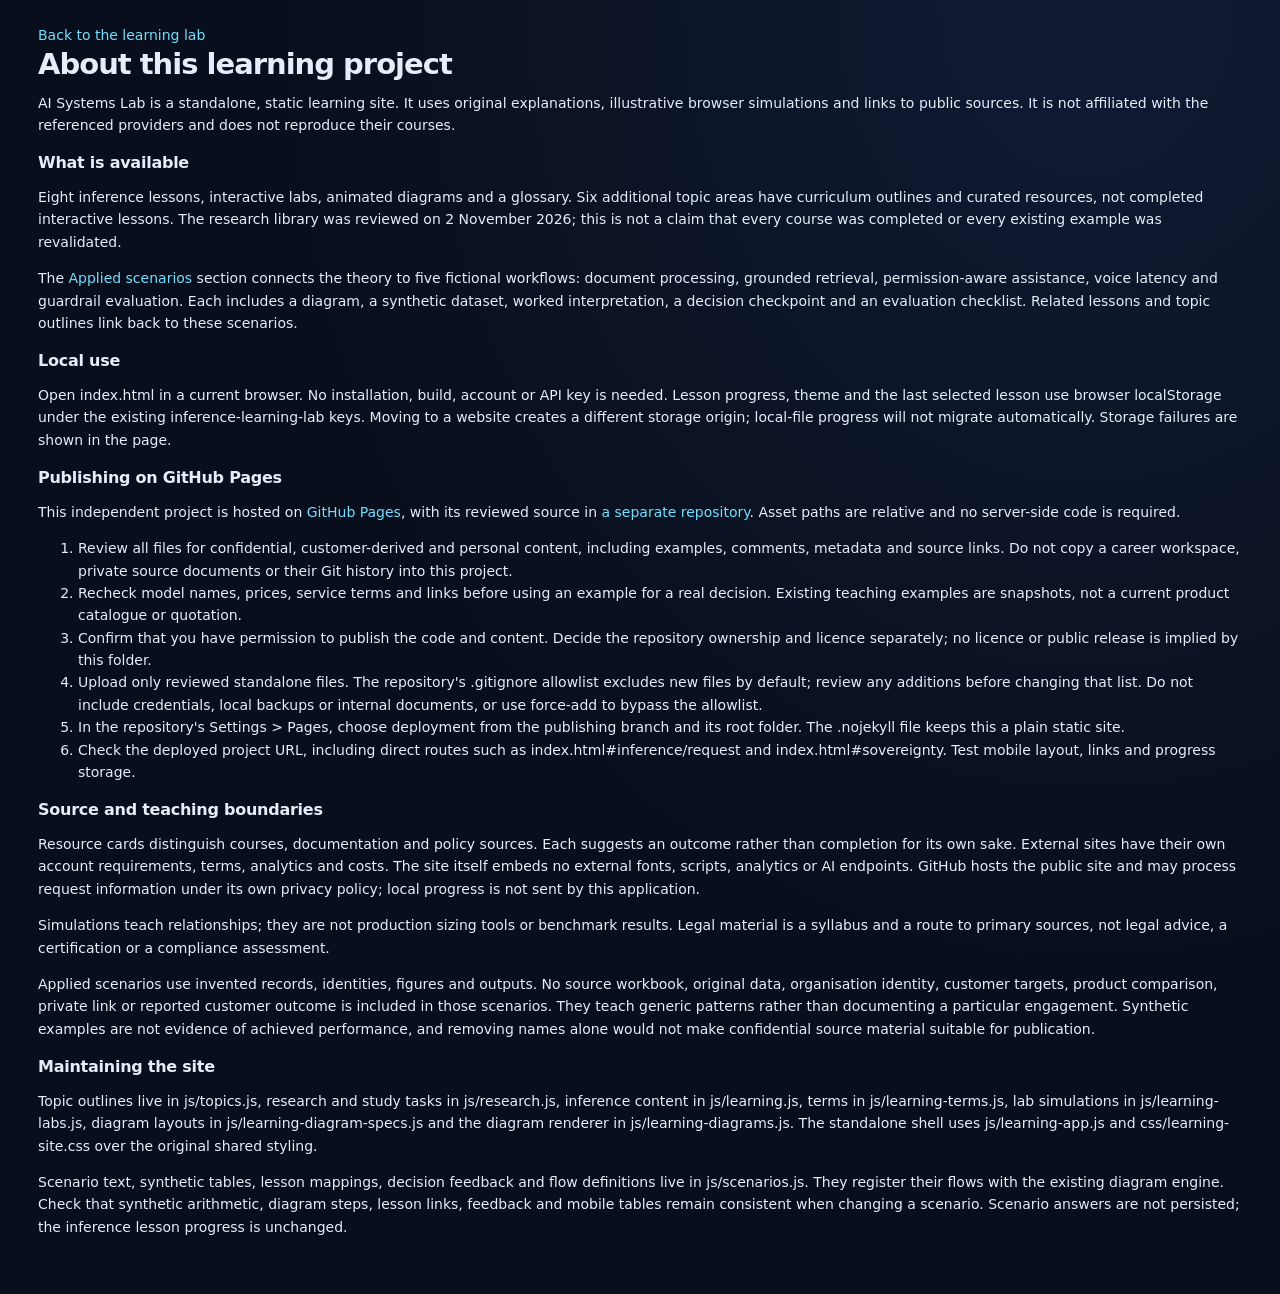
==== about.html @ c06f5807 "Publish standalone AI Systems Lab Co-authored-by: Copilot <223556219+Copilot@users.noreply.github.co" ====
<!doctype html>
<html lang="en">
<head>
  <meta charset="utf-8">
  <meta name="viewport" content="width=device-width, initial-scale=1">
  <title>About and publication checklist · AI Systems Lab</title>
  <link rel="stylesheet" href="css/styles.css">
  <link rel="stylesheet" href="css/learning-site.css">
</head>
<body data-theme="dark">
  <main class="lab-shell">
    <a href="index.html#library">Back to the learning lab</a>
    <h1>About this learning project</h1>
    <p>AI Systems Lab is a standalone, static learning site. It uses original explanations, illustrative browser simulations and links to public sources. It is not affiliated with the referenced providers and does not reproduce their courses.</p>
    <h2>What is available</h2>
    <p>Eight inference lessons, interactive labs, animated diagrams and a glossary. Six additional topic areas have curriculum outlines and curated resources, not completed interactive lessons. The research library was reviewed on 2 November 2026; this is not a claim that every course was completed or every existing example was revalidated.</p>
    <p>The <a href="index.html#practice">Applied scenarios</a> section connects the theory to five fictional workflows: document processing, grounded retrieval, permission-aware assistance, voice latency and guardrail evaluation. Each includes a diagram, a synthetic dataset, worked interpretation, a decision checkpoint and an evaluation checklist. Related lessons and topic outlines link back to these scenarios.</p>
    <h2>Local use</h2>
    <p>Open index.html in a current browser. No installation, build, account or API key is needed. Lesson progress, theme and the last selected lesson use browser localStorage under the existing inference-learning-lab keys. Moving to a website creates a different storage origin; local-file progress will not migrate automatically. Storage failures are shown in the page.</p>
    <h2>Publishing on GitHub Pages</h2>
    <p>This independent project is hosted on <a href="https://smitzlroy.github.io/ai-systems-lab/">GitHub Pages</a>, with its reviewed source in <a href="https://github.com/smitzlroy/ai-systems-lab">a separate repository</a>. Asset paths are relative and no server-side code is required.</p>
    <ol>
      <li>Review all files for confidential, customer-derived and personal content, including examples, comments, metadata and source links. Do not copy a career workspace, private source documents or their Git history into this project.</li>
      <li>Recheck model names, prices, service terms and links before using an example for a real decision. Existing teaching examples are snapshots, not a current product catalogue or quotation.</li>
      <li>Confirm that you have permission to publish the code and content. Decide the repository ownership and licence separately; no licence or public release is implied by this folder.</li>
      <li>Upload only reviewed standalone files. The repository's .gitignore allowlist excludes new files by default; review any additions before changing that list. Do not include credentials, local backups or internal documents, or use force-add to bypass the allowlist.</li>
      <li>In the repository's Settings &gt; Pages, choose deployment from the publishing branch and its root folder. The .nojekyll file keeps this a plain static site.</li>
      <li>Check the deployed project URL, including direct routes such as index.html#inference/request and index.html#sovereignty. Test mobile layout, links and progress storage.</li>
    </ol>
    <h2>Source and teaching boundaries</h2>
    <p>Resource cards distinguish courses, documentation and policy sources. Each suggests an outcome rather than completion for its own sake. External sites have their own account requirements, terms, analytics and costs. The site itself embeds no external fonts, scripts, analytics or AI endpoints. GitHub hosts the public site and may process request information under its own privacy policy; local progress is not sent by this application.</p>
    <p>Simulations teach relationships; they are not production sizing tools or benchmark results. Legal material is a syllabus and a route to primary sources, not legal advice, a certification or a compliance assessment.</p>
    <p>Applied scenarios use invented records, identities, figures and outputs. No source workbook, original data, organisation identity, customer targets, product comparison, private link or reported customer outcome is included in those scenarios. They teach generic patterns rather than documenting a particular engagement. Synthetic examples are not evidence of achieved performance, and removing names alone would not make confidential source material suitable for publication.</p>
    <h2>Maintaining the site</h2>
    <p>Topic outlines live in js/topics.js, research and study tasks in js/research.js, inference content in js/learning.js, terms in js/learning-terms.js, lab simulations in js/learning-labs.js, diagram layouts in js/learning-diagram-specs.js and the diagram renderer in js/learning-diagrams.js. The standalone shell uses js/learning-app.js and css/learning-site.css over the original shared styling.</p>
    <p>Scenario text, synthetic tables, lesson mappings, decision feedback and flow definitions live in js/scenarios.js. They register their flows with the existing diagram engine. Check that synthetic arithmetic, diagram steps, lesson links, feedback and mobile tables remain consistent when changing a scenario. Scenario answers are not persisted; the inference lesson progress is unchanged.</p>
  </main>
</body>
</html>
---- css/styles.css ----
:root{color-scheme:light;--bg:#f5f6f8;--surface:#fff;--surface-alt:#f8fafb;--text:#1c2b3b;--muted:#626f7e;--line:#e5e9ee;--accent:#37695a;--accent-soft:#eaf3ed;--purple:#7364a5;--shadow:0 3px 20px #22334d05;--sidebar:249px}
*{box-sizing:border-box}body{margin:0;background:var(--bg);color:var(--text);font:14px/1.6 "Segoe UI",system-ui,sans-serif}button,input,select,textarea{font:inherit}button,a,input,select,textarea{-webkit-tap-highlight-color:transparent}button{cursor:pointer}button:disabled{cursor:not-allowed;opacity:.5}a{color:var(--accent);text-decoration:none}a:hover{text-decoration:underline}button:focus-visible,a:focus-visible,input:focus-visible,select:focus-visible,textarea:focus-visible{outline:3px solid #8a78d4;outline-offset:3px}[hidden]{display:none!important}
body[data-theme="dark"]{color-scheme:dark;--bg:#141c24;--surface:#1c2631;--surface-alt:#202d39;--text:#e8eef5;--muted:#a4b2c2;--line:#34414d;--accent:#9ad2b6;--accent-soft:#293f37;--purple:#bcaff0;--shadow:none}
.sidebar{width:var(--sidebar);background:var(--surface);border-right:1px solid var(--line);position:fixed;inset:0 auto 0 0;display:flex;flex-direction:column;padding:29px 20px 20px;z-index:20;overflow:auto}.brand{display:flex;gap:13px;align-items:center;color:var(--text);font-weight:700;font-size:12px;letter-spacing:1.8px}.brand:hover{text-decoration:none}.brand-mark{display:grid;place-items:center;position:relative;width:44px;height:44px;border-radius:13px;background:#263e38;color:white;font-size:36px;line-height:1;letter-spacing:-5px;padding-right:5px}.brand-mark span{color:#a5d9b1;position:absolute;right:8px;bottom:7px;font-size:23px}.brand small{font-size:10px;font-weight:400;letter-spacing:.2px;color:var(--muted);display:block;margin-top:3px}.workspace-label,.nav-group{font-size:10px;font-weight:650;color:var(--muted);letter-spacing:1.5px;margin:33px 12px 10px}.nav-group{margin-top:20px}.nav-link{display:flex;align-items:center;gap:12px;padding:9px 12px;border-radius:7px;color:var(--muted);font-size:13px;margin:3px 0}.nav-link:hover{background:var(--surface-alt);text-decoration:none;color:var(--text)}.nav-link.active{background:var(--accent-soft);color:var(--accent);font-weight:600}.nav-icon{width:19px;display:inline-flex;align-items:center;justify-content:center}.nav-icon svg{width:17px;height:17px}.sidebar-bottom{margin-top:auto;padding-top:30px}.local-note{font-size:11px;color:var(--muted);padding:14px 10px}.local-note small{display:block;font-size:10px;margin:3px 0 0 13px}.status-dot{display:inline-block;width:6px;height:6px;border-radius:50%;background:#659e76;margin-right:7px}.identity{display:flex;gap:10px;align-items:center;border-top:1px solid var(--line);padding-top:18px;font-size:12px;font-weight:600}.identity small{display:block;color:var(--muted);font-size:10px;font-weight:400}.avatar{width:35px;height:35px;display:grid;place-items:center;border-radius:50%;background:#e9e7f3;color:#64568a;font-size:11px;font-weight:700;flex-shrink:0}
.workspace{margin-left:var(--sidebar)}.topbar{height:79px;background:var(--surface);border-bottom:1px solid var(--line);display:flex;align-items:center;gap:18px;padding:0 38px}.breadcrumb{font-size:12px;color:var(--muted);white-space:nowrap}.breadcrumb span{padding:0 12px;color:var(--muted)}.breadcrumb strong{font-weight:500;color:var(--text)}.search-box{margin-left:auto;display:flex;align-items:center;gap:9px;max-width:300px;min-width:140px;padding:7px 10px;border:1px solid var(--line);border-radius:7px;color:var(--muted);width:30%}.search-box input{background:transparent;border:0;width:100%;min-width:0;color:var(--text);font-size:12px;outline:none}.search-box:focus-within{outline:2px solid var(--purple)}.search-box kbd{border:1px solid var(--line);padding:0 5px;font-size:10px}.icon-button{display:inline-grid;place-items:center;border:1px solid var(--line);background:var(--surface);color:var(--muted);border-radius:7px;min-width:33px;min-height:33px;font-size:19px}.mobile-menu{display:none}.button{display:inline-flex;align-items:center;justify-content:center;gap:10px;border:1px solid var(--line);padding:8px 14px;border-radius:7px;font-size:12px;font-weight:600;color:var(--text);background:var(--surface);white-space:nowrap}.button:hover{text-decoration:none;filter:brightness(.96)}.button.primary{color:#fff;background:#37695a;border-color:#37695a}.button.quiet{background:transparent}.button.small{padding:5px 10px;font-size:11px}.text-button{background:none;border:0;color:var(--accent);font-size:12px;padding:4px 0}.danger{color:#b83c43!important}
main{max-width:1500px;margin:0 auto;padding:34px 38px 42px;min-height:calc(100vh - 137px)}h1,h2,h3,p{margin-top:0}h1{font-size:29px;font-weight:650;letter-spacing:-1px;line-height:1.25;margin-bottom:9px}h2{font-size:16px;font-weight:650;letter-spacing:-.25px;margin-bottom:10px}h3{font-size:14px;font-weight:600;margin-bottom:6px}p{margin-bottom:14px}.muted,.description{color:var(--muted)}.eyebrow{font-size:10px;font-weight:650;letter-spacing:1.8px;margin-bottom:10px;color:var(--muted)}.page-heading{display:flex;justify-content:space-between;gap:20px;align-items:center;margin-bottom:27px}.page-heading p{margin:0;color:var(--muted);font-size:13px}.date-label{font-size:11px;color:var(--muted);margin-bottom:9px;display:block;text-align:right}.heading-actions{flex-shrink:0}.hero{position:relative;overflow:hidden;display:grid;grid-template-columns:1fr auto;gap:24px;align-items:center;padding:30px 32px;border-radius:13px;background:#253f38;color:#f6faf7;margin-bottom:23px;min-height:190px}.hero::after{content:"";position:absolute;right:-90px;top:-170px;width:500px;height:500px;border:1px solid #ffffff10;border-radius:50%;box-shadow:0 0 0 45px #ffffff05,0 0 0 90px #ffffff04;pointer-events:none}.hero .eyebrow{color:#b9d7bf}.hero h2{font-size:26px;letter-spacing:-.65px;max-width:530px;line-height:1.35;margin-bottom:13px}.hero p{color:#c0d1ca;font-size:12px;margin:0;max-width:600px}.hero-side{z-index:1;border-left:1px solid #ffffff26;padding:10px 0 10px 29px;max-width:210px}.hero-side small{display:block;color:#bfd2c7;font-size:10px;margin-bottom:8px}.hero-side strong{font-size:13px;font-weight:500}.posture{display:flex;gap:14px;flex-wrap:wrap;margin-top:19px;color:#d6e7da;font-size:10px}.posture span::before{content:"";display:inline-block;width:4px;height:4px;background:#aad8ae;border-radius:100%;margin:0 6px 2px 0}
.stats{display:grid;grid-template-columns:repeat(4,minmax(0,1fr));gap:16px;margin-bottom:26px}.stat{background:var(--surface);border:1px solid var(--line);border-radius:10px;padding:18px 20px;box-shadow:var(--shadow)}.stat-label{display:flex;justify-content:space-between;color:var(--muted);font-size:11px}.stat-number{font-size:29px;line-height:1.3;font-weight:600;margin:8px 0 4px;letter-spacing:-1px}.stat small{font-size:10px;color:var(--muted)}.stat .nav-icon{color:var(--accent)}.dashboard-grid{display:grid;grid-template-columns:minmax(0,1.55fr) minmax(0,1fr);gap:22px}.panel{background:var(--surface);border:1px solid var(--line);border-radius:11px;padding:23px;box-shadow:var(--shadow);min-width:0}.panel-header{display:flex;gap:12px;align-items:center;justify-content:space-between;margin-bottom:16px}.panel-header h2{margin:0}.panel-subtitle{font-size:11px;color:var(--muted);margin:-9px 0 15px}.stack{display:grid;gap:22px}.action-row{display:flex;gap:13px;padding:14px 0;border-bottom:1px solid var(--line);align-items:flex-start}.action-row:last-child{border-bottom:0;padding-bottom:0}.check-action{width:17px;height:17px;accent-color:var(--accent);margin:3px 0 0;flex-shrink:0;cursor:pointer}.action-copy{flex:1;min-width:0}.action-copy h3{font-size:12px;margin-bottom:4px}.action-copy p{font-size:10px;color:var(--muted);margin:0}.pill{display:inline-flex;align-items:center;border-radius:5px;padding:3px 7px;font-size:10px;font-weight:500;background:var(--surface-alt);color:var(--muted);border:1px solid var(--line);max-width:100%}.pill.green{background:var(--accent-soft);color:var(--accent);border-color:transparent}.pill.purple{background:#f0edf8;color:#70608f;border-color:transparent}.pill.amber{background:#fff3dd;color:#806122;border-color:transparent}body[data-theme="dark"] .pill.purple{background:#383047;color:#d4c6eb}body[data-theme="dark"] .pill.amber{background:#443922;color:#ead39d}.lane-row{display:flex;gap:12px;padding:13px 0;border-bottom:1px solid var(--line);align-items:center}.lane-row:last-child{border:0;padding-bottom:0}.lane-letter{width:31px;height:31px;border-radius:8px;background:var(--surface-alt);color:var(--muted);display:grid;place-items:center;font-weight:600;font-size:11px;flex-shrink:0}.lane-row.featured .lane-letter{background:var(--accent-soft);color:var(--accent)}.lane-copy{flex:1}.lane-copy h3{font-size:12px;margin:0}.lane-copy small{color:var(--muted);font-size:10px}.lane-row .arrow{color:var(--muted);font-size:14px}.person-row{display:flex;gap:12px;padding:12px 0;align-items:center}.person-row h3{font-size:12px;margin:0}.person-row p{font-size:10px;color:var(--muted);margin:2px 0 0}.person-row .text-button{margin-left:auto}.principle{background:var(--accent-soft);border-color:transparent}.principle p{font-size:12px;line-height:1.8;color:var(--accent);margin:0}.principle .eyebrow{color:var(--accent);margin-bottom:9px}.section-space{margin-top:25px}.empty-state{padding:20px 12px;text-align:center;color:var(--muted);font-size:12px}.empty-state .empty-icon{display:block;font-size:25px;color:var(--purple);margin-bottom:8px}.empty-state h3{color:var(--text);font-size:13px}.empty-state p{max-width:440px;margin:0 auto 14px}.section-note{padding:13px 16px;border:1px solid var(--line);border-radius:8px;color:var(--muted);font-size:12px;background:var(--surface);margin-bottom:20px}.toolbar{display:flex;gap:10px;align-items:center;margin-bottom:20px;flex-wrap:wrap}.toolbar input,.toolbar select{padding:9px 12px;border-radius:7px;background:var(--surface);color:var(--text);border:1px solid var(--line);font-size:12px}.toolbar input{min-width:200px;flex:1}.result-count{font-size:11px;color:var(--muted);margin-left:auto}.card-grid{display:grid;grid-template-columns:repeat(2,minmax(0,1fr));gap:17px}.record-card{background:var(--surface);border:1px solid var(--line);border-radius:10px;padding:22px;min-width:0;overflow-wrap:anywhere}.record-card .card-top{display:flex;justify-content:space-between;align-items:flex-start;gap:12px;margin-bottom:12px}.record-card h3{font-size:15px}.record-card p{font-size:12px;white-space:pre-wrap}.record-card .tags{display:flex;gap:6px;flex-wrap:wrap;margin:10px 0}.record-card dl{margin:14px 0 0;display:grid;grid-template-columns:120px 1fr;gap:8px;font-size:11px}.record-card dt{color:var(--muted)}.record-card dd{margin:0;white-space:pre-wrap}.record-card details{border-top:1px solid var(--line);padding-top:12px;margin-top:15px;font-size:11px}.record-card summary{color:var(--accent);cursor:pointer}.card-actions{display:flex;gap:14px;margin-top:17px;align-items:center}.record-card.featured{border-top:3px solid var(--accent)}.prose{font-size:13px;line-height:1.9;white-space:pre-wrap}.quote{font-size:18px;line-height:1.7;border-left:3px solid var(--accent);padding:8px 22px;margin:20px 0;color:var(--text)}.progress-track{height:5px;background:var(--line);border-radius:5px;overflow:hidden;margin:15px 0 7px}.progress-track span{display:block;height:100%;background:var(--accent)}.phase-grid{display:grid;grid-template-columns:repeat(4,minmax(0,1fr));gap:15px}.phase-card{padding:18px;border:1px solid var(--line);border-radius:9px;background:var(--surface)}.phase-card h3{font-size:13px}.phase-card p{font-size:11px;color:var(--muted);margin:0}.phase-card small{font-size:10px;color:var(--accent)}.network-group{margin-bottom:25px}.network-group h2{margin-bottom:12px}.timeline{border-left:2px solid var(--line);margin-left:10px;padding-left:23px}.timeline .record-card{position:relative;margin-bottom:17px}.timeline .record-card::before{content:"";position:absolute;left:-30px;top:25px;background:var(--accent);border:3px solid var(--bg);width:11px;height:11px;border-radius:50%}.resource-url{font-size:12px}.resilience-row{display:flex;align-items:center;gap:13px;border-bottom:1px solid var(--line);padding:16px 0}.resilience-row:last-child{border:0}.resilience-row label{flex:1}.resilience-row small{display:block;color:var(--muted);font-size:11px}.backup-panel{display:flex;gap:13px;align-items:center;flex-wrap:wrap}.backup-panel p{width:100%;font-size:12px;color:var(--muted)}footer{padding:17px 38px;border-top:1px solid var(--line);display:flex;justify-content:space-between;font-size:9px;letter-spacing:.5px;color:var(--muted);gap:20px}
dialog{border:1px solid var(--line);border-radius:14px;background:var(--surface);color:var(--text);padding:27px;max-width:720px;width:calc(100% - 32px);max-height:90vh;box-shadow:0 20px 100px #0003}dialog::backdrop{background:#132b3b70;backdrop-filter:blur(4px)}.dialog-heading{display:flex;align-items:flex-start;justify-content:space-between;gap:20px;margin-bottom:20px}.dialog-heading h2{font-size:22px;margin:0}.form-grid{display:grid;grid-template-columns:1fr 1fr;gap:15px}.form-field{display:flex;flex-direction:column;gap:5px;font-size:12px}.form-field.wide{grid-column:1/-1}.form-field input,.form-field textarea,.form-field select{border:1px solid var(--line);border-radius:7px;padding:10px;background:var(--surface-alt);color:var(--text);width:100%;min-width:0}.form-field textarea{resize:vertical;min-height:85px}.form-help{font-size:11px;color:var(--muted);margin:0 0 8px}.dialog-actions{display:flex;gap:10px;justify-content:flex-end;border-top:1px solid var(--line);padding-top:18px;margin-top:22px}.error{color:#bb4d48;font-size:12px;margin-top:14px}.storage-warning{background:#fff1cf;color:#684b0b;padding:15px 38px}.toast{position:fixed;bottom:25px;left:calc(50% + 100px);transform:translateX(-50%);background:var(--text);color:var(--surface);padding:12px 22px;border-radius:8px;box-shadow:0 5px 25px #0002;font-size:12px;z-index:100}.skip-link{position:fixed;top:-100px;left:10px;background:var(--surface);padding:12px;z-index:200}.skip-link:focus{top:10px}
@media(min-width:1600px){main{padding-top:45px}.hero{min-height:210px}.stats{margin-bottom:30px}}
@media(max-width:1150px){:root{--sidebar:220px}.sidebar{padding:25px 14px}.topbar{padding:0 25px;gap:12px}main{padding:28px 25px}.hero h2{font-size:23px}.hero-side{max-width:160px;padding-left:20px}.dashboard-grid{grid-template-columns:1.25fr 1fr}.stats{gap:10px}.stat{padding:16px}.phase-grid{grid-template-columns:repeat(2,1fr)}}
@media(max-width:900px){.breadcrumb{display:none}.search-box{margin-left:0;width:100%;max-width:none}.dashboard-grid{grid-template-columns:1fr}.hero-side{display:none}.stats{grid-template-columns:repeat(2,1fr)}.card-grid{grid-template-columns:1fr}.hero{grid-template-columns:1fr}.hero h2{max-width:100%}}
@media(max-width:650px){:root{--sidebar:249px}.sidebar{transform:translateX(-100%);transition:transform .2s}.sidebar.open{transform:translateX(0);box-shadow:30px 0 80px #0004}.workspace{margin-left:0}.mobile-menu{display:inline-grid}.topbar{height:65px;padding:0 16px;gap:9px}.topbar .button{font-size:0;padding:6px 10px}.topbar .button span{font-size:16px}.search-box kbd{display:none}main{padding:24px 18px}.page-heading{align-items:flex-start;gap:12px}.page-heading h1{font-size:24px}.page-heading p{font-size:12px}.heading-actions .date-label{display:none}.heading-actions .button{padding:8px 10px;font-size:11px}.hero{padding:24px;min-height:210px}.hero h2{font-size:23px}.posture{gap:6px 12px}.panel{padding:20px}.stats{gap:10px}.stat{padding:15px}.stat-label{font-size:10px}.stat-number{font-size:25px}.pill{font-size:9px}.action-row>.pill{display:none}footer{padding:17px 18px;flex-direction:column;gap:5px}.form-grid{grid-template-columns:1fr}.form-field.wide{grid-column:auto}.toast{left:50%;max-width:90%;width:max-content}.record-card dl{grid-template-columns:100px 1fr}.phase-grid{gap:10px}.phase-card{padding:14px}}
@media(prefers-reduced-motion:reduce){*{scroll-behavior:auto!important;transition:none!important}}

/* Learning page */
body{--lab-c1:#2f7de1;--lab-c2:#7a5cd6;--lab-c3:#e2531b;--lab-c4:#14a38b;--lab-c5:#9aa7b4;--lab-c6:#d4a017;--lab-ok:#1fa971;--lab-bad:#e04e4e;--lab-bg:#0f1720;--lab-panel:#16212d;--lab-ink:#e8eef5;--lab-muted:#93a3b5;--lab-line:#2a3846}
.learn-progress{height:8px;border-radius:99px;background:var(--line);overflow:hidden;margin:4px 0 10px}
.learn-progress span{display:block;height:100%;background:linear-gradient(90deg,var(--accent),#2f7de1);border-radius:99px;transition:width .5s ease}
.lesson-tabs{display:grid;grid-template-columns:repeat(auto-fill,minmax(170px,1fr));gap:10px;margin-top:14px;scroll-margin-top:90px}
.lesson-tab{display:grid;grid-template-columns:28px 1fr;gap:2px 10px;text-align:left;padding:12px;border-radius:10px;border:1px solid var(--line);background:var(--surface-alt);color:var(--text);cursor:pointer;transition:transform .15s,border-color .15s,box-shadow .15s}
.lesson-tab:hover{transform:translateY(-2px);border-color:var(--accent)}
.lesson-tab.on{border-color:var(--accent);box-shadow:0 0 0 2px var(--accent-soft)}
.lesson-num{grid-row:span 2;width:26px;height:26px;border-radius:50%;display:grid;place-items:center;font-size:12px;font-weight:700;background:var(--line);color:var(--text)}
.lesson-tab.on .lesson-num{background:var(--accent);color:var(--surface)}
.lesson-tab.done .lesson-num{background:#1fa971;color:#fff}
.lesson-tab strong{font-size:13px}.lesson-tab small{font-size:11px;color:var(--muted)}
.lesson-panel h2{font-size:24px;margin-bottom:2px}
.lesson-step{display:grid;grid-template-columns:34px 1fr;gap:14px;margin:22px 0}
.lesson-step h3{font-size:15px;margin:3px 0 8px}
.lesson-step p,.lesson-step li{font-size:14px;line-height:1.65}
.lesson-step ol,.lesson-step ul{margin:0;padding-left:20px}
.step-n{width:30px;height:30px;border-radius:50%;background:var(--accent);color:var(--surface);display:grid;place-items:center;font-weight:700}
.lesson-callout{border-left:4px solid var(--accent);background:var(--accent-soft);border-radius:8px;padding:14px 18px;margin:18px 0}
.lesson-callout p:last-child,.lesson-quote p:last-child{margin:0;font-size:14px;line-height:1.65}
.lesson-quote{border-radius:10px;padding:16px 20px;margin:18px 0;background:linear-gradient(135deg,#1b2430,#243447);color:#f2f5f8}
.lesson-quote .eyebrow{color:#ff9a6b}.lesson-quote p:last-child{font-size:16px;font-style:italic}
.learn-details{margin:10px 0;border:1px solid var(--line);border-radius:10px;padding:10px 16px;background:var(--surface-alt)}
.learn-details summary{cursor:pointer;font-weight:600;font-size:14px}
.learn-details p{margin:10px 0 2px;font-size:14px;line-height:1.6;color:var(--text)}
.lesson-sources{border-top:1px solid var(--line);margin-top:22px;padding-top:14px}
.lesson-sources h3{font-size:13px;letter-spacing:.06em;text-transform:uppercase;color:var(--muted)}
.lesson-sources ul{list-style:none;padding:0;margin:8px 0 0;display:grid;gap:8px}
.lesson-sources li{display:grid;gap:2px}.lesson-sources span{font-size:12px;color:var(--muted)}
.lesson-done{display:flex;gap:10px;align-items:center;margin-top:20px;padding:12px 14px;border:1px dashed var(--accent);border-radius:10px;font-size:13px;cursor:pointer}
.lesson-pager{display:flex;justify-content:space-between;margin:18px 0 6px;gap:10px}
.learn-row a{color:var(--text)}
.learn-row.learn-done h3{text-decoration:line-through;color:var(--muted)}
.learn-subhead{font-size:13px;letter-spacing:.06em;text-transform:uppercase;color:var(--muted);margin:20px 0 6px}
.learn-gap{border-left:3px solid var(--accent);padding:4px 0 4px 14px;margin:12px 0}
.learn-gap p{margin:4px 0 0;color:var(--muted)}
.journey{position:relative;margin-top:16px;padding-left:8px}
.journey::before{content:"";position:absolute;left:21px;top:8px;bottom:8px;width:2px;background:linear-gradient(var(--accent),#2f7de1)}
.journey-step{position:relative;display:grid;grid-template-columns:30px 1fr;gap:16px;padding:10px 0;animation:rise .5s ease both;animation-delay:calc(var(--i) * 80ms)}
.journey-dot{width:28px;height:28px;border-radius:50%;background:var(--surface);border:2px solid var(--accent);display:grid;place-items:center;font-size:12px;font-weight:700;z-index:1}
.journey-step.done .journey-dot{background:#1fa971;border-color:#1fa971;color:#fff}
.journey-step p{margin:4px 0 0;font-size:13px;color:var(--muted)}.journey-step b{color:var(--text)}
/* Labs: always dark for contrast, like a console */
.lab{margin:18px 0;border-radius:14px;background:radial-gradient(1200px 300px at 10% -20%,#1f3a5a55,transparent),var(--lab-bg);color:var(--lab-ink);border:1px solid var(--lab-line);overflow:hidden;box-shadow:0 10px 30px #0003;animation:rise .45s ease both}
.lab-title{display:flex;align-items:center;gap:10px;padding:12px 18px;font-size:12px;letter-spacing:.08em;text-transform:uppercase;color:var(--lab-muted);border-bottom:1px solid var(--lab-line)}
.lab-dot{width:9px;height:9px;border-radius:50%;background:var(--lab-ok);box-shadow:0 0 0 0 #1fa97188;animation:pulse 2s infinite}
.lab-body{display:grid;grid-template-columns:minmax(220px,300px) 1fr;gap:20px;padding:18px}
.lab-wide .lab-body{grid-template-columns:1fr}
.lab-controls{display:grid;gap:12px;align-content:start}
.lab-control label{display:flex;justify-content:space-between;font-size:12px;color:var(--lab-muted);gap:10px}
.lab-control output{color:var(--lab-ink);font-weight:700;font-variant-numeric:tabular-nums}
.lab-control small{display:block;font-size:11px;color:var(--lab-muted);margin-top:3px;line-height:1.4}
.lab-control input[type=range]{width:100%;accent-color:#ff7a45;margin:6px 0 0}
.lab-label{display:block;font-size:12px;color:var(--lab-muted);margin-bottom:6px;line-height:1.4}
.lab-chips{display:flex;flex-wrap:wrap;gap:6px}
.lab-chip{border:1px solid var(--lab-line);background:var(--lab-panel);color:var(--lab-ink);border-radius:99px;padding:5px 11px;font-size:12px;cursor:pointer;transition:all .15s}
.lab-chip:hover{border-color:#ff7a45}.lab-chip.on{background:#ff7a45;border-color:#ff7a45;color:#111}
.lab-note{font-size:12px;color:var(--lab-muted);line-height:1.5;margin:0}
.lab-play{justify-self:start;background:#ff7a45;color:#111;border:0}
.lab-visual{min-width:0}
.lab-kpis{display:grid;grid-template-columns:repeat(3,minmax(0,1fr));gap:10px;margin-bottom:12px}
.lab-kpis div{background:var(--lab-panel);border:1px solid var(--lab-line);border-radius:10px;padding:10px 12px}
.lab-kpis small{display:block;font-size:11px;color:var(--lab-muted)}
.lab-kpis strong{display:block;font-size:20px;margin-top:2px;font-variant-numeric:tabular-nums;transition:color .2s}
.lab-kpi-hero strong{color:#5fe0a8}.lab-kpis .neg strong{color:#ff6b6b}
.lab-caption{font-size:12px;color:var(--lab-muted);margin:12px 0 6px}
.lab-svg{width:100%;max-width:760px;height:auto;display:block;overflow:visible}.lab-svg.flow{max-width:900px;margin:0 auto}
.lab-svg text{fill:var(--lab-muted)}.lab-t{font-size:13px;fill:var(--lab-ink)!important}.lab-s{font-size:11px}
.lab-acc{fill:#ff9a6b!important}.lab-alt{fill:#6fb6ff!important}
.lab-axis{stroke:var(--lab-line);stroke-width:1.5}
.lab-guide{stroke:#ffffff55;stroke-dasharray:4 4}
.lab-curve{fill:none;stroke:#ff7a45;stroke-width:3;stroke-linecap:round;stroke-linejoin:round}
.lab-curve.thin{stroke:#ffffffcc;stroke-width:1.5}.lab-curve.alt{stroke:#6fb6ff}
.lab-point{fill:#ff7a45;stroke:#fff;stroke-width:2;transition:cx .25s ease,cy .25s ease;filter:drop-shadow(0 0 6px #ff7a45aa)}
.lab-point.alt{fill:#6fb6ff;filter:drop-shadow(0 0 6px #6fb6ffaa)}
.bar-cost,.bar-price{transition:width .35s cubic-bezier(.2,.8,.2,1)}
.bar-cost{fill:#ff6b6b}.bar-price{fill:#5fe0a8}
.area-served{fill:#5fe0a855}.area-idle{fill:#9aa7b433;transition:fill .3s}.area-idle.filled{fill:#7a5cd677}.area-miss{fill:#ff6b6b66}
.cap-line{stroke:#ffd166;stroke-width:2;stroke-dasharray:6 4}
.lab-legend{display:flex;flex-wrap:wrap;gap:6px 14px;align-items:center;font-size:11px;color:var(--lab-muted);margin-top:6px}
.lg{display:inline-block;width:12px;height:12px;border-radius:3px;margin-right:4px;vertical-align:-2px}
.lg.served{background:#5fe0a8}.lg.idle{background:#9aa7b4}.lg.miss{background:#ff6b6b}.lg.q{background:#9aa7b4}.lg.p{background:#6fb6ff}.lg.d{background:#ff7a45}
.lg.w{background:#6fb6ff}.lg.kv{background:#ff7a45}.lg.o{background:#9aa7b4}.lg.over{background:#ff3b3b}
.seg-q{fill:#9aa7b4}.seg-p{fill:#6fb6ff}.seg-d{fill:#ff7a45}.lab-cursor{fill:#fff;filter:drop-shadow(0 0 4px #fff)}
.pd-stage{background:var(--lab-panel);border:1px solid var(--lab-line);border-radius:10px;padding:10px 12px;margin-bottom:10px}
.pd-label{font-size:11px;color:var(--lab-muted);margin:4px 0}
.pd-grid{display:flex;flex-wrap:wrap;gap:3px;min-height:14px}
.pd-grid i{width:9px;height:9px;border-radius:2px;background:#2a3846;transition:background .12s,transform .12s}
.pd-grid i.on{background:#6fb6ff;transform:scale(1.1)}.pd-grid.out i.on{background:#ff7a45}
.mem-bg{fill:var(--lab-panel);stroke:var(--lab-line)}
.mem-w{fill:#6fb6ff}.mem-kv{fill:#ff7a45}.mem-o{fill:#9aa7b4}.mem-over{fill:#ff3b3b;animation:blink 1s infinite}
.mem-w,.mem-kv,.mem-o,.mem-over{transition:x .3s ease,width .3s ease}
.slots{display:flex;flex-wrap:wrap;gap:4px}
.slots i{width:14px;height:14px;border-radius:3px;animation:pop .3s ease both}
.slots i.ok{background:#5fe0a8}.slots i.bad{background:#ff6b6b}
.batch-bus{margin-top:10px}.batch-bus small{font-size:11px;color:var(--lab-muted)}
.bus-track{position:relative;height:30px;border-radius:8px;background:repeating-linear-gradient(90deg,var(--lab-panel) 0 18px,#1c2a38 18px 36px);overflow:hidden;margin-bottom:4px}
.bus{position:absolute;left:-30%;top:4px;width:30%;height:22px;border-radius:6px;background:#ff7a4533;border:1px solid #ff7a45;display:flex;flex-wrap:wrap;gap:2px;padding:3px;align-content:center;overflow:hidden}
.bus i{width:5px;height:5px;border-radius:50%;background:#ffb08a}
.spec-row{display:flex;gap:12px;align-items:center;background:var(--lab-panel);border:1px solid var(--lab-line);border-radius:10px;padding:14px}
.spec-tag{font-size:11px;color:var(--lab-muted);text-transform:uppercase;letter-spacing:.08em}
.spec-tokens{display:flex;gap:8px;flex-wrap:wrap}
.spec-tokens i{width:30px;height:30px;border-radius:8px;transition:all .25s;animation:pop .3s ease both}
.spec-tokens i.draft{background:#7a5cd6aa;border:1px dashed #b9a6ff}
.spec-tokens i.ok{background:#1fa971;box-shadow:0 0 12px #1fa97188}
.spec-tokens i.bad{background:#e04e4e;box-shadow:0 0 12px #e04e4e88}
.spec-tokens i.skip{background:#2a3846;opacity:.5}
.spec-tokens i.tgt{background:#2f7de1;box-shadow:0 0 12px #2f7de188}.spec-tokens i.tgt.pending{background:transparent;border:1px dashed #6fb6ff}
.flow-link{stroke:#ffffff30;stroke-width:2;stroke-dasharray:5 6;animation:dash 1.2s linear infinite}
.flow-node{cursor:pointer;outline:none}
.flow-node rect{fill:var(--lab-panel);stroke:#3a4c5e;stroke-width:1.5;transition:all .2s}
.flow-node text{fill:var(--lab-ink)!important;font-size:11px;pointer-events:none}
.flow-node:hover rect,.flow-node:focus rect{stroke:#ff7a45}.flow-node.on rect{stroke:#ff7a45;fill:#ff7a4522}
.lab-svg.flow circle{filter:drop-shadow(0 0 5px currentColor)}
.lab-svg.flow circle.blocked{fill:#ff3b3b!important;animation:shake .3s infinite}
.flow-info{background:var(--lab-panel);border:1px solid var(--lab-line);border-left:3px solid #ff7a45;border-radius:10px;padding:12px 14px;margin-top:10px;font-size:13px;line-height:1.6;animation:rise .3s ease both}
.flow-info p{margin:4px 0 0;color:#c8d3de}
.ladder{display:grid;grid-template-columns:repeat(4,1fr);gap:8px}
.rung{background:var(--lab-panel);border:1px solid var(--lab-line);border-radius:10px;padding:12px;opacity:.45;transition:all .3s;position:relative}
.rung strong{display:block;font-size:13px}.rung span{font-size:11px;color:var(--lab-muted)}
.rung.on{opacity:1;border-color:#5fe0a8;box-shadow:0 0 0 1px #5fe0a8,0 8px 20px #5fe0a822;transform:translateY(-3px)}
.lora{display:flex;align-items:center;gap:18px;background:var(--lab-panel);border:1px solid var(--lab-line);border-radius:10px;padding:14px}
.lora-base{padding:18px 20px;border-radius:10px;background:linear-gradient(135deg,#2f7de1,#7a5cd6);font-weight:700;text-align:center}
.lora-base small{font-weight:400;opacity:.8}
.lora-adapters{display:flex;gap:8px;flex-wrap:wrap}
.lora-adapters i{font-style:normal;font-size:12px;padding:6px 10px;border-radius:8px;border:1px solid #ff7a45;color:#ffb08a;animation:attach 4s ease-in-out infinite}
.lora-adapters i:nth-child(2){animation-delay:1s}.lora-adapters i:nth-child(3){animation-delay:2s}.lora-adapters i:nth-child(4){animation-delay:3s}
.stack{display:grid;gap:6px}
.stack-layer{text-align:left;padding:12px 16px;border-radius:10px;border:1px solid var(--lab-line);background:var(--lab-panel);color:var(--lab-ink);font-size:14px;cursor:pointer;transition:all .2s;animation:rise .4s ease both;animation-delay:calc(var(--i) * 70ms)}
.stack-layer:hover{border-color:#ff7a45;transform:translateX(4px)}
.stack-layer.focus{background:linear-gradient(90deg,#ff7a4530,var(--lab-panel))}
.stack-layer.on{border-color:#ff7a45;box-shadow:0 0 0 1px #ff7a45}
.strata{display:grid;gap:10px;margin:6px 0 4px}
.stratum{display:grid;grid-template-columns:150px 1fr 48px;gap:12px;align-items:center}
.s-name{font-size:12px;color:var(--lab-ink)}.s-name small{display:block;color:var(--lab-muted);font-size:10px}
.s-track{position:relative;height:22px;border-radius:6px;background:var(--lab-panel);border:1px solid var(--lab-line);overflow:hidden}
.s-base{position:absolute;left:0;top:0;bottom:0;background:#6fb6ff99}
.s-lift{position:absolute;top:0;bottom:0;background:#ff7a45;box-shadow:0 0 12px #ff7a4588;transition:width .35s cubic-bezier(.2,.8,.2,1)}
.s-target{position:absolute;left:85%;top:-2px;bottom:-2px;border-left:2px dashed #ffd166}
.stratum b{font-variant-numeric:tabular-nums;font-size:13px}
.lg.target{background:#ffd166}
.wf{transition:x .3s ease,width .3s ease}
.cm{display:grid;grid-template-columns:70px 1fr 1fr;gap:6px;margin-bottom:12px}
.cm-h{font-size:11px;color:var(--lab-muted);text-align:center;align-self:center}.cm-h.side{text-align:right}
.cm-c{border-radius:10px;padding:14px;text-align:center;font-size:22px;font-weight:700;font-variant-numeric:tabular-nums;transition:background .3s}
.cm-c.good{background:#1fa97133;color:#5fe0a8}.cm-c.bad{background:#e04e4e33;color:#ff6b6b}.cm-c.warn{background:#d4a01733;color:#ffd166}
.lab-kpis.four{grid-template-columns:repeat(4,minmax(0,1fr))}
.dist{transition:d .3s}.dist.safe{fill:#5fe0a844;stroke:#5fe0a8;stroke-width:2}.dist.unsafe{fill:#ff6b6b44;stroke:#ff6b6b;stroke-width:2}
@media(max-width:860px){.lab-kpis.four{grid-template-columns:1fr 1fr}.stratum{grid-template-columns:110px 1fr 44px}}/* Animated diagrams */
.dg{margin:14px 0 18px;border-radius:16px;background:radial-gradient(900px 260px at 80% -10%,#2a3e6a55,transparent),radial-gradient(700px 240px at 0% 110%,#5a2a1a44,transparent),#0b121a;border:1px solid #243444;overflow:hidden;color:#e8eef5;box-shadow:0 14px 40px #0004;animation:rise .45s ease both}
.dg-head{display:flex;align-items:center;gap:12px;padding:12px 18px;border-bottom:1px solid #1e2c3a}
.dg-badge{font-size:10px;letter-spacing:.1em;text-transform:uppercase;padding:4px 9px;border-radius:99px;background:#ff7a4522;color:#ff9a6b;border:1px solid #ff7a4555}
.dg-title{font-size:14px;font-weight:600}.dg-count{margin-left:auto;font-size:11px;color:#8798ab;font-variant-numeric:tabular-nums}
.dg-stage{padding:10px 14px 0;background-image:radial-gradient(#ffffff10 1px,transparent 1px);background-size:22px 22px}
.dg-svg{width:100%;max-width:1000px;height:auto;display:block;margin:0 auto;overflow:visible}
.dg-node{opacity:0;transform:translateY(10px) scale(.96);transform-box:fill-box;transform-origin:center;transition:opacity .5s ease,transform .5s cubic-bezier(.2,.8,.2,1)}
.dg-node.in{opacity:1;transform:none}
.dg-box{fill:#131e2a;stroke:#2c3d50;stroke-width:1.5;transition:stroke .3s,fill .3s}
.dg-node.focus .dg-box{stroke:var(--tone);fill:#18283a;filter:drop-shadow(0 0 10px var(--tone))}
.dg-node.focus{animation:breathe 2.2s ease-in-out infinite}
.dg-icon{fill:none;stroke-width:1.7;stroke-linecap:round;stroke-linejoin:round}
.dg-label{fill:#eef3f8;font-size:13.5px;font-weight:650}
.dg-sub{fill:#93a6ba;font-size:11px;transition:fill .3s}.dg-node.focus .dg-sub{fill:#d6e2ee}
.dg-path{fill:none;stroke:#3a4e63;stroke-width:2;stroke-dasharray:1;stroke-dashoffset:1;transition:stroke-dashoffset .9s ease,stroke .3s}
.dg-edge{opacity:0;transition:opacity .4s}.dg-edge.in{opacity:1}.dg-edge.in .dg-path{stroke-dashoffset:0}
.dg-edge.live .dg-path{stroke:#5d7c9c;stroke-width:2.5}
.dg-elabel{fill:#8ea2b6;font-size:10.5px;opacity:0;transition:opacity .4s .5s}.dg-edge.in .dg-elabel{opacity:1}
.dg-edge.live .dg-elabel{fill:#dbe6f1}
.dg-particle{opacity:.95}
.dg-caption{display:flex;gap:12px;align-items:flex-start;margin:6px 16px 0;padding:12px 14px;border-radius:12px;background:#121c27;border:1px solid #223244;min-height:52px}
.dg-caption.swap{animation:rise .4s ease both}
.dg-n{flex:0 0 26px;height:26px;border-radius:50%;background:#ff7a45;color:#111;font-weight:700;display:grid;place-items:center;font-size:12px}
.dg-caption p{margin:2px 0 0;font-size:14px;line-height:1.55;color:#dfe8f1}
.dg-controls{display:flex;align-items:center;gap:8px;padding:12px 16px 14px}
.dg-btn{border:1px solid #2c3d50;background:#131e2a;color:#e8eef5;border-radius:8px;padding:6px 11px;font-size:12px;cursor:pointer;transition:all .15s}
.dg-btn:hover{border-color:#ff7a45}.dg-play{min-width:64px}.dg-replay{margin-left:auto}
.dg-dots{display:flex;gap:6px;margin-left:6px}
.dg-dot{width:22px;height:6px;border-radius:99px;border:0;background:#2c3d50;cursor:pointer;padding:0;transition:all .3s}
.dg-dot.past{background:#ff7a4577}.dg-dot.on{background:#ff7a45;width:34px}
@keyframes breathe{0%,100%{opacity:1}50%{opacity:.88}}
/* Terms, worked examples and glossary */
.terms-box{margin:4px 0 22px;border:1px solid var(--line);border-radius:12px;background:var(--surface-alt);padding:0 16px}
.terms-box>summary{cursor:pointer;padding:14px 0;font-weight:650;font-size:15px;display:flex;align-items:center;gap:10px}
.terms-box>summary span{font-size:11px;font-weight:500;color:var(--muted);padding:2px 8px;border:1px solid var(--line);border-radius:99px}
.term-grid{display:grid;grid-template-columns:repeat(auto-fill,minmax(270px,1fr));gap:12px;padding-bottom:16px}
.term-card{background:var(--surface);border:1px solid var(--line);border-top:3px solid var(--accent);border-radius:10px;padding:14px 16px;animation:rise .35s ease both}
.term-card h4{margin:0 0 6px;font-size:14px}
.term-card p{margin:6px 0 0;font-size:13px;line-height:1.55}
.term-card b{display:block;font-size:10.5px;letter-spacing:.06em;text-transform:uppercase;color:var(--muted);margin-bottom:2px}
.term-like{color:var(--muted)}
.worked{margin:20px 0;padding:16px 20px;border-radius:12px;border:1px solid #2f7de155;background:linear-gradient(135deg,#2f7de10f,transparent)}
.worked .eyebrow{color:#2f7de1}
.worked ol{margin:8px 0 0;padding-left:22px;counter-reset:w}
.worked li{font-size:14px;line-height:1.6;margin:6px 0;font-variant-numeric:tabular-nums}
.glossary-filter{width:100%;padding:11px 14px;border-radius:10px;border:1px solid var(--line);background:var(--surface-alt);color:var(--text);font-size:14px;margin:12px 0 16px}/* Richer lab animations */
.lab-curve.draw-in{stroke-dasharray:1;animation:drawin 1.4s cubic-bezier(.3,.7,.2,1) both}
.lab-point{animation:ptpulse 2.2s ease-in-out infinite}
.engine .w-layer{fill:#1d2c3c;stroke:#2e4256;transition:fill .15s}
.engine .w-layer.lit{fill:#ff7a4555;stroke:#ff9a6b}
.ring-track{fill:none;stroke:#223244;stroke-width:6}
.ring-arc{fill:none;stroke:#ff7a45;stroke-width:6;stroke-linecap:round;filter:drop-shadow(0 0 6px #ff7a45aa)}
.t-cell{fill:#16222f;transition:fill .2s}
.t-cell.pending{fill:#1e2d3d;stroke:#2c3f53;stroke-width:1}
.t-cell.on{fill:#ff7a45}.t-cell.join{fill:#a98bff}.t-cell.done{fill:#5fe0a8;animation:flash .5s ease}
.lane-id{font-size:10px}
.spark{fill:#ffd2bd;filter:drop-shadow(0 0 5px #ff7a45)}.spark.green{fill:#9ff0cb;filter:drop-shadow(0 0 5px #5fe0a8)}
.lg.join{background:#a98bff}.lg.ring{background:transparent;border:2px solid #ffd166}
.hour-track{fill:#16222f;stroke:#223244;stroke-width:2}
.hour-busy{fill:#5fe0a833;stroke:#5fe0a8;stroke-width:1.5}
.hour-hand{stroke:#5fe0a8;stroke-width:3;stroke-linecap:round;filter:drop-shadow(0 0 4px #5fe0a8)}.hour-hand.idle{stroke:#9aa7b4;filter:none}
.bucket{fill:#16222f;stroke:#223244}.bucket-fill{fill:#5fe0a8aa}.bucket-cost{fill:#ff6b6bcc}
.rack-wrap{display:flex;align-items:center;gap:14px;margin-top:12px;background:var(--lab-panel);border:1px solid var(--lab-line);border-radius:10px;padding:10px 14px}
.rack-time small{display:block;font-size:10px;color:var(--lab-muted)}.rack-time strong{font-size:18px;font-variant-numeric:tabular-nums}
.gpu-row{display:flex;flex-wrap:wrap;gap:5px}
.gpu-row i{width:22px;height:30px;border-radius:4px;border:1px solid #2c3f53;background:#1a2836;position:relative;transition:background .25s,box-shadow .25s}
.gpu-row i::after{content:"";position:absolute;left:4px;right:4px;top:5px;height:3px;border-radius:2px;background:#2c3f53}
.gpu-row i.busy{background:#5fe0a8aa;box-shadow:0 0 10px #5fe0a855}.gpu-row i.busy::after{background:#d9fff0}
.gpu-row i.batch{background:#a98bffaa}.gpu-row i.miss{background:transparent;border:1px dashed #ff6b6b;animation:blink 1s infinite}
.seg-q.active,.seg-p.active,.seg-d.active{filter:drop-shadow(0 0 8px currentColor) brightness(1.25)}
.seg-p.active{color:#6fb6ff}.seg-d.active{color:#ff7a45}.seg-q.active{color:#9aa7b4}
.slots i{animation-delay:calc(var(--i,0) * 18ms)}
.wf.active{filter:drop-shadow(0 0 8px #ffffffaa) brightness(1.2)}
.call-strip{display:grid;grid-template-columns:90px 1fr 90px;align-items:center;gap:12px;margin-top:10px;background:var(--lab-panel);border:1px solid var(--lab-line);border-radius:10px;padding:10px 14px}
.call-who{text-align:center}.call-who small{display:block;font-size:10px;color:var(--lab-muted);margin-top:4px}
.call-mid{text-align:center}.call-mid strong{display:block;font-size:15px}.call-mid small{font-size:11px;color:var(--lab-muted);font-variant-numeric:tabular-nums}
.wave{display:inline-flex;gap:3px;align-items:center;height:26px}
.wave i{width:4px;height:6px;border-radius:2px;background:#3a4c5e;transition:background .2s}
.wave.on i{animation:wave .9s ease-in-out infinite}.caller .wave.on i{background:#6fb6ff}.agent .wave.on i{background:#5fe0a8}
.wave i:nth-child(2){animation-delay:.1s}.wave i:nth-child(3){animation-delay:.2s}.wave i:nth-child(4){animation-delay:.3s}.wave i:nth-child(5){animation-delay:.4s}
.rain.s{fill:#5fe0a8}.rain.u{fill:#ff6b6b}
.rain.hit{stroke:#ffd166;stroke-width:2.5;r:7}.rain.miss{stroke:#ff3b3b;stroke-width:2;r:7}
.live-tally{display:flex;flex-wrap:wrap;gap:6px 12px;align-items:center;font-size:12px;color:var(--lab-muted);margin-top:8px}
.live-tally b{font-size:16px;font-variant-numeric:tabular-nums}.live-tally b.good{color:#5fe0a8}.live-tally b.bad{color:#ff6b6b}.live-tally b.warn{color:#ffd166}
.s-base{transform-origin:left;animation:growx .9s cubic-bezier(.2,.8,.2,1) both}
.dg-flowline{fill:none;stroke:transparent;stroke-width:3;stroke-dasharray:.02 .05;stroke-linecap:round}
.dg-edge.live .dg-flowline{stroke:#ffffff55;animation:flowdash 1.1s linear infinite}
@keyframes drawin{from{stroke-dashoffset:1}to{stroke-dashoffset:0}}
@keyframes ptpulse{0%,100%{filter:drop-shadow(0 0 4px #ff7a45aa)}50%{filter:drop-shadow(0 0 14px #ff7a45)}}
.lab-point.alt{animation-name:ptpulseb}@keyframes ptpulseb{0%,100%{filter:drop-shadow(0 0 4px #6fb6ffaa)}50%{filter:drop-shadow(0 0 14px #6fb6ff)}}@keyframes flash{0%{filter:brightness(2)}100%{filter:none}}
@keyframes wave{0%,100%{height:6px}50%{height:24px}}
@keyframes growx{from{transform:scaleX(0)}to{transform:scaleX(1)}}
@keyframes flowdash{to{stroke-dashoffset:-.14}}@keyframes rise{from{opacity:0;transform:translateY(8px)}to{opacity:1;transform:none}}
@keyframes pulse{0%{box-shadow:0 0 0 0 #1fa97188}70%{box-shadow:0 0 0 8px #1fa97100}100%{box-shadow:0 0 0 0 #1fa97100}}
@keyframes pop{from{transform:scale(.4);opacity:0}to{transform:none;opacity:1}}
@keyframes blink{50%{opacity:.55}}
@keyframes dash{to{stroke-dashoffset:-22}}
@keyframes shake{50%{transform:translateX(2px)}}
@keyframes attach{0%,100%{transform:translateX(0);background:transparent}40%,60%{transform:translateX(-14px);background:#ff7a4544}}
@media(max-width:860px){.lab-body{grid-template-columns:1fr}.ladder{grid-template-columns:1fr 1fr}.lab-kpis strong{font-size:16px}}
@media(prefers-reduced-motion:reduce){.lab,.lab *,.journey-step,.stack-layer,.dg,.dg *{animation:none!important;transition:none!important}}
---- css/learning-site.css ----
body[data-theme="dark"] {
  --bg:#080e1b; --surface:#111b2c; --surface-alt:#17243a; --text:#e5edf9;
  --muted:#a3b4cd; --line:#283952; --accent:#72dfff; --accent-soft:#12354c;
  background:radial-gradient(ellipse at 85% 0,#22336555,transparent 55%),var(--bg);
}
.lab-shell{max-width:1320px;padding-top:24px}
.lab-top{display:flex;align-items:center;gap:16px;padding:22px max(24px,calc((100vw - 1244px)/2));border-bottom:1px solid var(--line)}
.lab-brand{display:flex;align-items:center;gap:10px;font-size:13px;font-weight:650;letter-spacing:1.6px;color:var(--text);text-decoration:none;white-space:nowrap}
.lab-brand b{font-weight:400;color:var(--accent)}
.brand-orbit{width:24px;height:24px;border:1px solid #65d9ff;border-radius:7px;transform:rotate(-25deg);box-shadow:0 0 20px #5fdfff44,inset 0 0 10px #609dff44}
.site-status{margin-left:auto;color:var(--muted);font-size:12px}
.topic-nav{display:grid;grid-template-columns:repeat(4,minmax(0,1fr));gap:7px;max-width:1244px;margin:20px auto 0;padding:0 0 12px}
.topic-link{display:flex;gap:10px;align-items:center;border:1px solid var(--line);border-radius:10px;padding:12px 15px;color:var(--muted);text-decoration:none;white-space:nowrap;font-size:12px}
.topic-link small{opacity:.7;font-size:10px;font-variant-numeric:tabular-nums}
.topic-link:hover{border-color:var(--accent);color:var(--text)}
.topic-link[aria-current="page"]{color:var(--text);border-color:#52bbdd;background:var(--accent-soft);box-shadow:0 0 24px #4ccaff16}
.topic-hero{position:relative;display:grid;grid-template-columns:1.2fr 1fr;gap:35px;align-items:center;padding:38px 0 42px;isolation:isolate}
.topic-hero h1{font-size:clamp(34px,4.2vw,56px);line-height:1.08;letter-spacing:-1.9px;max-width:650px;margin:16px 0 22px}
.topic-hero p:not(.eyebrow){color:var(--muted);font-size:16px;line-height:1.7;max-width:590px}
.topic-hero .eyebrow{color:var(--accent);letter-spacing:2px}
.hero-tags{display:flex;flex-wrap:wrap;gap:8px;margin-top:24px}
.hero-tags span{font-size:11px;color:var(--muted);padding:6px 10px;border:1px solid var(--line);border-radius:5px}
.system-art{height:270px;position:relative;perspective:900px;overflow:hidden;border-radius:24px;background:radial-gradient(ellipse at 50% 70%,#25458344,transparent 70%)}
.system-art::before{content:"";position:absolute;inset:0;background-image:linear-gradient(#7cc9ff09 1px,transparent 1px),linear-gradient(90deg,#7cc9ff09 1px,transparent 1px);background-size:28px 28px;mask-image:radial-gradient(ellipse,#000,transparent 70%)}
.system-plane{position:absolute;left:15%;width:70%;height:100px;border:1px solid #65d9ff66;border-radius:14px;transform:rotateX(48deg) rotateZ(-20deg);background:linear-gradient(120deg,#1d415ee0,#14223be0);box-shadow:0 15px 40px #0005,inset 0 0 25px #5dcfff10;display:flex;align-items:center;justify-content:center;letter-spacing:2px;font-size:11px;color:#bcecff}
.system-plane::after{content:"";position:absolute;inset:8px;border:1px dashed #7ed7ff30;border-radius:8px}
.system-plane:nth-child(1){top:24px;z-index:3;border-color:#96a8ff;background:linear-gradient(120deg,#353c70e8,#14223be8)}
.system-plane:nth-child(2){top:90px;z-index:2}
.system-plane:nth-child(3){top:156px;z-index:1;border-color:#5ce1c77a}
.lesson-panel{padding:28px}
.panel{border-radius:16px}
.lesson-tabs{grid-template-columns:repeat(4,minmax(0,1fr));gap:9px}
.lesson-tab{text-align:left;border-radius:10px}
.lesson-tab.on{border-color:#67d8f5;box-shadow:inset 0 2px #67d8f5}
.inference-tools{display:flex;align-items:center;gap:16px;justify-content:space-between;margin-bottom:16px}
.inference-tools p{margin:0;color:var(--muted);font-size:12px}
.draft-note{border-left:2px solid #d6aa59;padding:10px 14px;color:var(--muted);font-size:12px;margin:18px 0}
.roadmap-intro{display:flex;gap:12px;align-items:center;margin-bottom:24px;color:var(--muted);font-size:14px}
.roadmap-state{white-space:nowrap;border:1px solid #ad8b5655;color:var(--text);background:#ad8b5610;padding:5px 9px;border-radius:5px;font-size:11px}
.roadmap-grid{display:grid;grid-template-columns:repeat(2,minmax(0,1fr));gap:16px}
.roadmap-card{padding:26px;border:1px solid var(--line);border-radius:14px;background:var(--surface)}
.roadmap-card .module-number{color:var(--accent);font-size:11px;letter-spacing:2px;display:block;margin-bottom:20px}
.roadmap-card h2{font-size:20px;margin-bottom:12px}
.roadmap-card p{color:var(--muted);line-height:1.7;margin-bottom:0}
.planned-lab{margin:24px 0;padding:24px;border:1px dashed var(--line);border-radius:14px;color:var(--muted)}
.planned-lab h2{font-size:17px;color:var(--text)}
.official-sources{padding:24px;border:1px solid var(--line);border-radius:14px}
.official-sources h2{font-size:19px}
.official-sources li{margin:10px 0}
.official-sources p{color:var(--muted)}
.lab-footer{max-width:1244px;margin:auto;padding:28px 0;border-top:1px solid var(--line);display:flex;gap:20px;justify-content:space-between;color:var(--muted);font-size:11px}
.storage-notice{margin:16px 24px;padding:16px;border:1px solid #dbac58;color:var(--text);background:var(--surface)}
.library-heading{max-width:880px;padding:30px 0}
.library-heading h1{font-size:clamp(32px,4vw,48px);letter-spacing:-1.3px}
.library-heading p{color:var(--muted);line-height:1.75}
.study-path{padding:26px;background:var(--surface);border:1px solid var(--line);border-radius:16px}
.study-path ol{list-style:none;padding:0;display:grid;grid-template-columns:repeat(2,minmax(0,1fr));gap:20px;margin-bottom:0}
.study-path li{padding-left:16px;border-left:2px solid #5ec9ee55}
.study-path a{font-weight:600}.study-path p{color:var(--muted);font-size:13px;margin:8px 0 0;line-height:1.6}
.resource-grid{display:grid;grid-template-columns:repeat(2,minmax(0,1fr));gap:14px}
.resource-card{padding:24px;border:1px solid var(--line);border-radius:14px;background:var(--surface)}
.resource-card h3{font-size:17px;line-height:1.5}.resource-card p{color:var(--muted);font-size:13px;line-height:1.7}
.resource-card .eyebrow{font-size:10px;color:var(--accent);letter-spacing:1.4px}
.resource-card small{display:block;color:var(--muted);font-size:11px;border-top:1px solid var(--line);padding-top:12px;line-height:1.6}
.resource-task b{display:block;color:var(--text)}
.research-bridge{padding:24px;margin:24px 0;border:1px solid var(--line);border-left:3px solid #78daf7;border-radius:12px;background:var(--surface-alt)}
.research-bridge p{font-size:14px;line-height:1.75}.research-bridge .eyebrow{font-size:10px;color:var(--accent)}
.section-title{display:flex;justify-content:space-between;align-items:baseline;gap:12px}.section-title h2{font-size:21px}
.section-title a{font-size:12px}
.library-filters{display:flex;gap:10px;flex-wrap:wrap;margin:20px 0}
.library-filters input{flex:1;min-width:180px}.library-filters input,.library-filters select{padding:12px;border:1px solid var(--line);background:var(--surface);color:var(--text);border-radius:8px}
.resource-card[hidden]{display:none}
.scenario-grid,.scenario-concepts{display:grid;grid-template-columns:repeat(2,minmax(0,1fr));gap:16px}
.scenario-card{padding:24px;border:1px solid var(--line);border-radius:16px;background:var(--surface)}
.scenario-card h3{font-size:20px;line-height:1.4}.scenario-card p{color:var(--muted);line-height:1.7;font-size:14px}
.scenario-card .eyebrow{font-size:10px;color:var(--accent);letter-spacing:1.2px}
.scenario-card .button{margin-top:8px;white-space:normal}
.scenario-boundary{border:1px solid #68c9e24d;background:var(--surface-alt);border-radius:12px;padding:20px 24px;margin:0 0 24px}
.scenario-boundary strong{color:var(--text)}.scenario-boundary p{color:var(--muted);line-height:1.7;margin:8px 0 0;font-size:13px}
.scenario-back{display:inline-block;margin:12px 0 20px}
.scenario-nav{display:flex;flex-wrap:wrap;gap:8px}
.scenario-nav a{border:1px solid var(--line);padding:8px 12px;border-radius:8px;font-size:12px;color:var(--muted);text-decoration:none}
.scenario-nav a[aria-current="page"]{color:var(--text);border-color:var(--accent);background:var(--accent-soft)}
.scenario-table{overflow-x:auto;border:1px solid var(--line);border-radius:10px;max-width:100%}
.scenario-table table{border-collapse:collapse;width:100%;min-width:560px;font-size:13px}
.scenario-table caption{text-align:left;padding:14px;color:var(--muted);font-size:12px;line-height:1.6}
.scenario-table th,.scenario-table td{padding:14px;vertical-align:top;text-align:left;border-top:1px solid var(--line);line-height:1.6}
.scenario-table thead th{background:var(--surface-alt);color:var(--text)}
.scenario-table tbody th{font-weight:600;min-width:110px}
.scenario-explanation{padding-left:22px;line-height:1.8}.scenario-explanation li{padding-left:5px;margin:12px 0}
.scenario-question{border:0;padding:0;min-width:0}.scenario-question legend{font-size:21px;font-weight:650;margin-bottom:12px}
.scenario-option{display:flex;align-items:flex-start;gap:12px;padding:16px;border:1px solid var(--line);border-radius:10px;margin:10px 0;cursor:pointer;line-height:1.6}
.scenario-option input{width:auto;flex:0 0 auto;margin-top:5px;accent-color:var(--accent)}
.scenario-option:has(input:checked){border-color:var(--accent);background:var(--accent-soft)}
.scenario-feedback{margin-top:16px;padding:20px;border-left:3px solid #d6aa59;background:var(--surface-alt);line-height:1.7}
.scenario-feedback[data-correct="true"]{border-left-color:#58c99f}
.scenario-lesson-links{display:flex;gap:10px;flex-wrap:wrap;margin:16px 0}
.scenario-lesson-links a{white-space:normal}
.lab{border:1px solid #2e4461;background:radial-gradient(ellipse at 0 0,#1d446c44,transparent 70%),#0a1424;box-shadow:0 14px 40px #0002}
.dg{border-radius:18px;border:1px solid #304464;background:#090f1d;box-shadow:0 18px 60px #0004,0 0 60px #5985df0a;margin:22px 0;overflow:hidden;color:#e5edf9}
.dg-head{padding:18px 22px;flex-wrap:wrap;border-bottom:1px solid #25334b;background:linear-gradient(100deg,#152540,#0c1424)}
.dg-badge{background:#63dfff10;color:#8ce4ff;border:1px solid #63dfff40;letter-spacing:1.2px}
.dg-count{color:#a7bad3}
.dg-stage{padding:16px 18px;overflow-x:auto;background:radial-gradient(ellipse at 45% 45%,#203b6040,transparent 70%),linear-gradient(#79b8ff06 1px,transparent 1px),linear-gradient(90deg,#79b8ff06 1px,transparent 1px);background-size:auto,32px 32px,32px 32px}
.dg-svg{min-width:740px;max-width:none;overflow:hidden}
.dg-node,.dg-node.in{opacity:1;transform:none}
.dg-node.future{opacity:.42}
.dg-node{cursor:pointer;outline:none}
.dg-node.focus{animation:none}
.dg-box{fill:var(--node-fill);stroke:#486184;stroke-width:1}
.dg-node.focus .dg-box,.dg-node:hover .dg-box,.dg-node:focus-visible .dg-box,.dg-node.selected .dg-box{fill:var(--node-fill);stroke:var(--tone);stroke-width:1.8;filter:drop-shadow(0 0 9px var(--tone))}
.dg-plinth{fill:#070d18;stroke:#334561;stroke-width:1}
.dg-capline{stroke:var(--tone);stroke-width:1;opacity:.5}
.dg-icon{stroke-width:1.5;filter:drop-shadow(0 0 4px var(--tone))}
.dg-label{font-size:13px}
.dg-sub{font-size:10.5px;fill:#b5c5da}
.dg-edge{opacity:.3}
.dg-path{stroke:#49617c;stroke-dashoffset:0}
.dg-edge.live .dg-path{stroke:var(--edge-tone);stroke-width:2;filter:drop-shadow(0 0 4px var(--edge-tone))}
.dg-edge.live .dg-flowline{stroke:#edfbff99}
.dg-elabel{fill:#afc1d9;paint-order:stroke;stroke:#0b1424;stroke-width:4px;stroke-linejoin:round}
.dg-caption{background:linear-gradient(110deg,#14263e,#101929);border-color:#344b69;margin:4px 20px 0;padding:17px 18px;min-height:84px}
.dg-caption.swap{animation:none}
.dg-n{background:#7bdfff;color:#0c1a29}
.dg-controls{padding:16px 20px;flex-wrap:wrap}
.dg-btn{min-height:36px;border-color:#3a506c;background:#17243a}
.dg-btn:hover{border-color:#7bdfff}
.dg-dots{gap:4px}
.dg-dot,.dg-dot.on{width:26px;height:28px;background:transparent;position:relative}
.dg-dot::after{content:"";position:absolute;left:2px;right:2px;top:11px;height:5px;border-radius:5px;background:#354967}
.dg-dot.on::after{background:#8ee4ff;box-shadow:0 0 10px #8ee4ff77}
.dg-dot.past{background:transparent}
.dg-dot.past::after{background:#48798f}
.dg-inspector{padding:14px 22px 18px;border-top:1px solid #263851;color:#b4c6de;font-size:13px;line-height:1.6;min-height:70px}
.dg-inspector strong{display:block;color:#89e3ff;margin-bottom:4px}
.dg-inspector p{margin:0}
.dg-hint{margin:0;padding:0 22px 12px;color:#91aac7;font-size:11px}
.dg.paused *{animation-play-state:paused!important}
a:focus-visible,button:focus-visible,input:focus-visible{outline:2px solid var(--accent);outline-offset:4px}
@media(min-width:1500px){.topic-hero{padding-top:48px}}
@media(max-width:1300px){.topic-nav{margin-left:24px;margin-right:24px}.lab-footer{margin:0 24px}}
@media(max-width:760px){
  .lab-top{padding:18px 20px}.site-status{display:none}.lab-top .icon-button{margin-left:auto}
  .lab-shell{padding:18px 20px}.topic-hero{grid-template-columns:1fr;gap:0;padding:18px 0 28px}
  .topic-nav{grid-template-columns:repeat(2,minmax(0,1fr));margin:16px 20px 0}.topic-link{padding:10px 8px;white-space:normal;gap:7px;font-size:11px}
  .topic-hero h1{letter-spacing:-1px}.system-art{height:210px}
  .system-plane{height:76px;width:62%;left:19%}.system-plane:nth-child(1){top:10px}.system-plane:nth-child(2){top:65px}.system-plane:nth-child(3){top:120px}
  .lesson-tabs{grid-template-columns:repeat(2,minmax(0,1fr))}.lesson-panel{padding:16px}
  .roadmap-grid{grid-template-columns:1fr}.roadmap-intro{align-items:flex-start}
  .resource-grid,.study-path ol{grid-template-columns:1fr}.section-title{align-items:flex-start}
  .scenario-grid,.scenario-concepts{grid-template-columns:minmax(0,1fr)}.scenario-card{padding:20px}.scenario-boundary{padding:16px}
  .term-grid{grid-template-columns:minmax(0,1fr)}.term-card,.resource-card{min-width:0;overflow-wrap:anywhere}
  .dg-stage{padding:12px}.dg-head{padding:16px}.dg-count{margin-left:0}
  .dg-caption{margin:0 12px;padding:12px}.dg-controls{padding:12px;gap:6px}.dg-dots{order:2;width:100%;margin:0}
  .dg-inspector{padding:14px}.dg-hint{padding:0 14px 12px}.lab-footer{flex-direction:column}
  .inference-tools{align-items:flex-start}
  .lesson-pager{flex-wrap:wrap;gap:12px}.lesson-pager .button{white-space:normal;max-width:100%;text-align:left}
}
@media(prefers-reduced-motion:reduce){.dg *,.system-art *{animation:none!important;transition:none!important}}
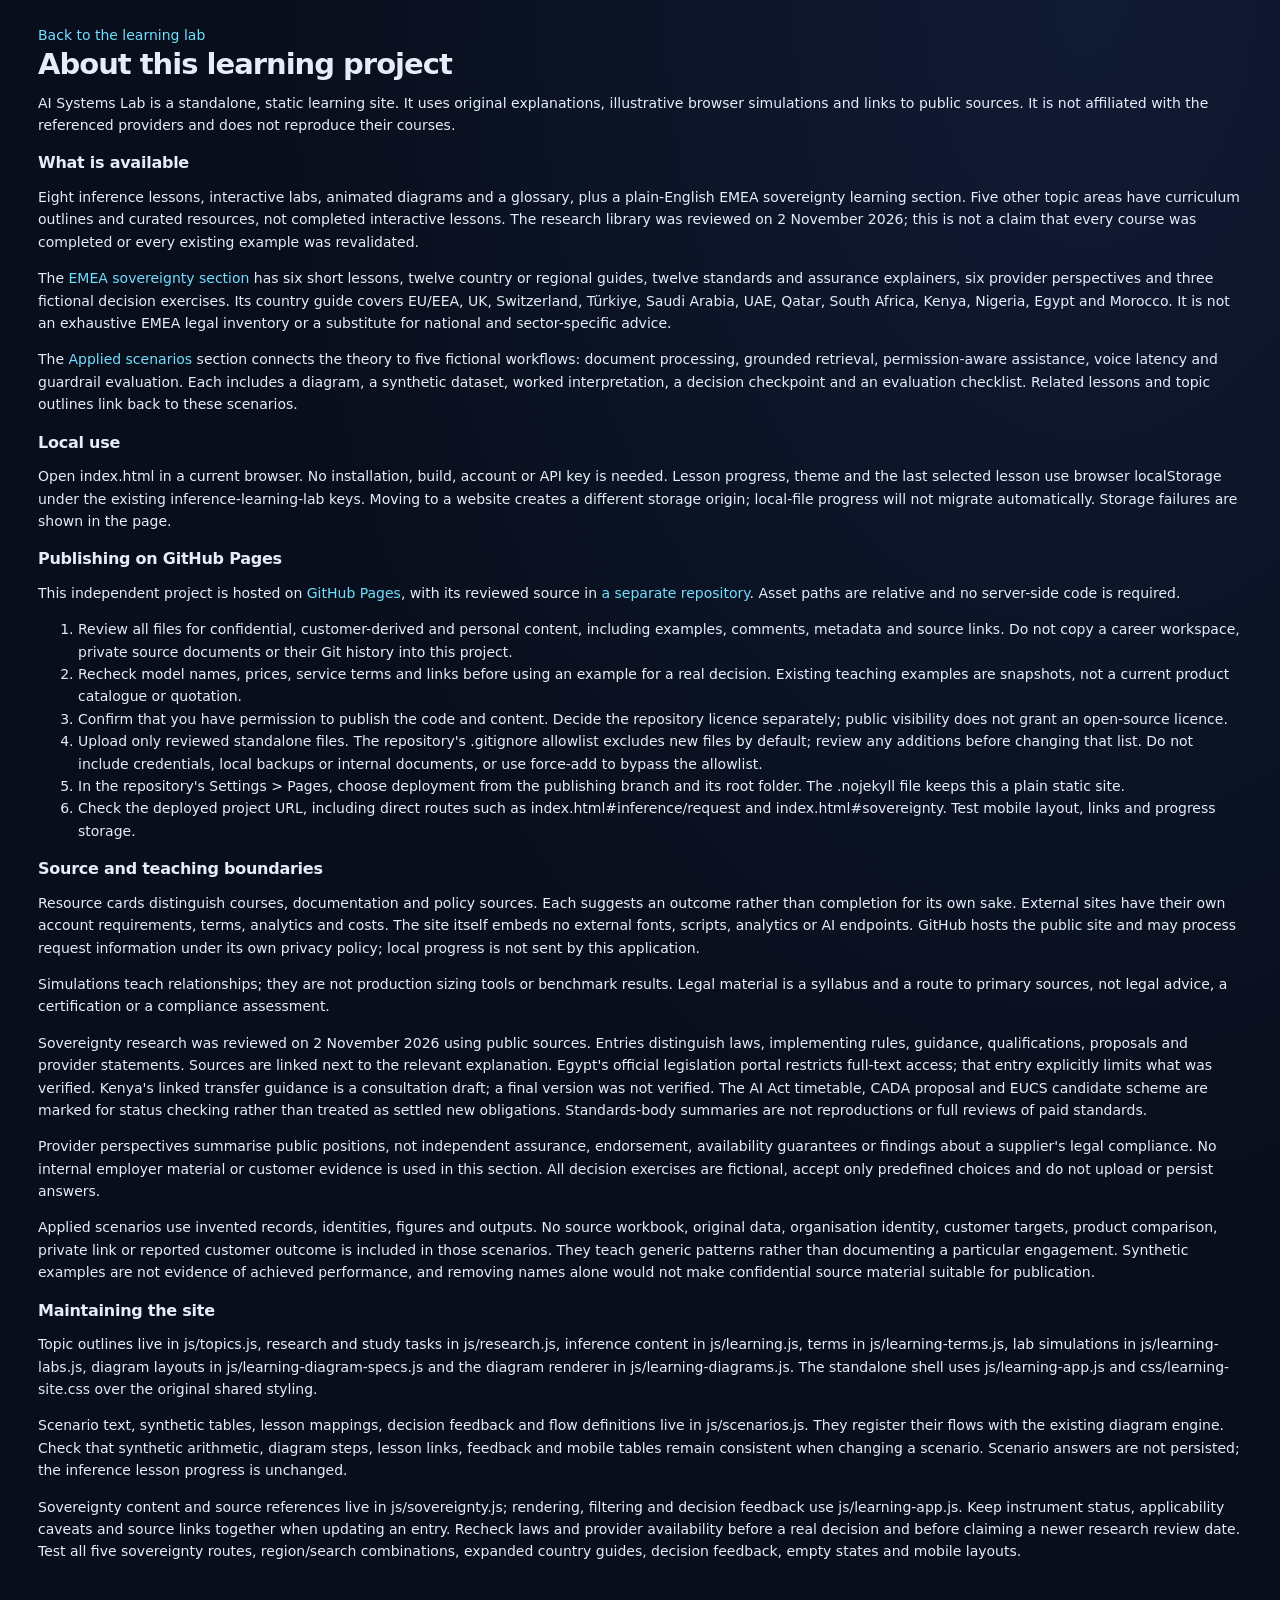
==== commit 94d3d4c5: "Add EMEA sovereignty learning and project README Co-authored-by: Copilot <223556219+Copilot@users.no" ====
--- a/about.html
+++ b/about.html
@@ -13,7 +13,8 @@
     <h1>About this learning project</h1>
     <p>AI Systems Lab is a standalone, static learning site. It uses original explanations, illustrative browser simulations and links to public sources. It is not affiliated with the referenced providers and does not reproduce their courses.</p>
     <h2>What is available</h2>
-    <p>Eight inference lessons, interactive labs, animated diagrams and a glossary. Six additional topic areas have curriculum outlines and curated resources, not completed interactive lessons. The research library was reviewed on 2 November 2026; this is not a claim that every course was completed or every existing example was revalidated.</p>
+    <p>Eight inference lessons, interactive labs, animated diagrams and a glossary, plus a plain-English EMEA sovereignty learning section. Five other topic areas have curriculum outlines and curated resources, not completed interactive lessons. The research library was reviewed on 2 November 2026; this is not a claim that every course was completed or every existing example was revalidated.</p>
+    <p>The <a href="index.html#sovereignty">EMEA sovereignty section</a> has six short lessons, twelve country or regional guides, twelve standards and assurance explainers, six provider perspectives and three fictional decision exercises. Its country guide covers EU/EEA, UK, Switzerland, Türkiye, Saudi Arabia, UAE, Qatar, South Africa, Kenya, Nigeria, Egypt and Morocco. It is not an exhaustive EMEA legal inventory or a substitute for national and sector-specific advice.</p>
     <p>The <a href="index.html#practice">Applied scenarios</a> section connects the theory to five fictional workflows: document processing, grounded retrieval, permission-aware assistance, voice latency and guardrail evaluation. Each includes a diagram, a synthetic dataset, worked interpretation, a decision checkpoint and an evaluation checklist. Related lessons and topic outlines link back to these scenarios.</p>
     <h2>Local use</h2>
     <p>Open index.html in a current browser. No installation, build, account or API key is needed. Lesson progress, theme and the last selected lesson use browser localStorage under the existing inference-learning-lab keys. Moving to a website creates a different storage origin; local-file progress will not migrate automatically. Storage failures are shown in the page.</p>
@@ -22,7 +23,7 @@
     <ol>
       <li>Review all files for confidential, customer-derived and personal content, including examples, comments, metadata and source links. Do not copy a career workspace, private source documents or their Git history into this project.</li>
       <li>Recheck model names, prices, service terms and links before using an example for a real decision. Existing teaching examples are snapshots, not a current product catalogue or quotation.</li>
-      <li>Confirm that you have permission to publish the code and content. Decide the repository ownership and licence separately; no licence or public release is implied by this folder.</li>
+      <li>Confirm that you have permission to publish the code and content. Decide the repository licence separately; public visibility does not grant an open-source licence.</li>
       <li>Upload only reviewed standalone files. The repository's .gitignore allowlist excludes new files by default; review any additions before changing that list. Do not include credentials, local backups or internal documents, or use force-add to bypass the allowlist.</li>
       <li>In the repository's Settings &gt; Pages, choose deployment from the publishing branch and its root folder. The .nojekyll file keeps this a plain static site.</li>
       <li>Check the deployed project URL, including direct routes such as index.html#inference/request and index.html#sovereignty. Test mobile layout, links and progress storage.</li>
@@ -30,10 +31,13 @@
     <h2>Source and teaching boundaries</h2>
     <p>Resource cards distinguish courses, documentation and policy sources. Each suggests an outcome rather than completion for its own sake. External sites have their own account requirements, terms, analytics and costs. The site itself embeds no external fonts, scripts, analytics or AI endpoints. GitHub hosts the public site and may process request information under its own privacy policy; local progress is not sent by this application.</p>
     <p>Simulations teach relationships; they are not production sizing tools or benchmark results. Legal material is a syllabus and a route to primary sources, not legal advice, a certification or a compliance assessment.</p>
+    <p>Sovereignty research was reviewed on 2 November 2026 using public sources. Entries distinguish laws, implementing rules, guidance, qualifications, proposals and provider statements. Sources are linked next to the relevant explanation. Egypt's official legislation portal restricts full-text access; that entry explicitly limits what was verified. Kenya's linked transfer guidance is a consultation draft; a final version was not verified. The AI Act timetable, CADA proposal and EUCS candidate scheme are marked for status checking rather than treated as settled new obligations. Standards-body summaries are not reproductions or full reviews of paid standards.</p>
+    <p>Provider perspectives summarise public positions, not independent assurance, endorsement, availability guarantees or findings about a supplier's legal compliance. No internal employer material or customer evidence is used in this section. All decision exercises are fictional, accept only predefined choices and do not upload or persist answers.</p>
     <p>Applied scenarios use invented records, identities, figures and outputs. No source workbook, original data, organisation identity, customer targets, product comparison, private link or reported customer outcome is included in those scenarios. They teach generic patterns rather than documenting a particular engagement. Synthetic examples are not evidence of achieved performance, and removing names alone would not make confidential source material suitable for publication.</p>
     <h2>Maintaining the site</h2>
     <p>Topic outlines live in js/topics.js, research and study tasks in js/research.js, inference content in js/learning.js, terms in js/learning-terms.js, lab simulations in js/learning-labs.js, diagram layouts in js/learning-diagram-specs.js and the diagram renderer in js/learning-diagrams.js. The standalone shell uses js/learning-app.js and css/learning-site.css over the original shared styling.</p>
     <p>Scenario text, synthetic tables, lesson mappings, decision feedback and flow definitions live in js/scenarios.js. They register their flows with the existing diagram engine. Check that synthetic arithmetic, diagram steps, lesson links, feedback and mobile tables remain consistent when changing a scenario. Scenario answers are not persisted; the inference lesson progress is unchanged.</p>
+    <p>Sovereignty content and source references live in js/sovereignty.js; rendering, filtering and decision feedback use js/learning-app.js. Keep instrument status, applicability caveats and source links together when updating an entry. Recheck laws and provider availability before a real decision and before claiming a newer research review date. Test all five sovereignty routes, region/search combinations, expanded country guides, decision feedback, empty states and mobile layouts.</p>
   </main>
 </body>
 </html>
--- a/css/learning-site.css
+++ b/css/learning-site.css
@@ -96,6 +96,40 @@
 .scenario-feedback[data-correct="true"]{border-left-color:#58c99f}
 .scenario-lesson-links{display:flex;gap:10px;flex-wrap:wrap;margin:16px 0}
 .scenario-lesson-links a{white-space:normal}
+.sovereignty-nav{margin-top:8px}
+.sovereignty-note{padding:16px 20px;margin-bottom:24px;border-left:3px solid #d6aa59;background:var(--surface-alt);color:var(--muted);font-size:13px;line-height:1.75}
+.sovereignty-note strong{color:var(--text)}
+.sovereignty-path,.sovereignty-scope{padding:24px;border:1px solid var(--line);border-radius:16px;background:var(--surface)}
+.sovereignty-path li,.sovereignty-path p,.sovereignty-scope p{line-height:1.8}
+.sovereignty-path li{margin:12px 0}
+.sovereignty-lenses{display:grid;grid-template-columns:repeat(4,minmax(0,1fr));gap:14px}
+.sovereignty-lenses article{padding:22px;border:1px solid #62cfe755;border-top:3px solid #72dfff;border-radius:14px;background:linear-gradient(135deg,#62cfe70b,transparent),var(--surface);box-shadow:0 10px 24px #0001}
+.sovereignty-lenses article:nth-child(2){border-top-color:#a6a4ef}.sovereignty-lenses article:nth-child(3){border-top-color:#56cbb0}.sovereignty-lenses article:nth-child(4){border-top-color:#d6aa59}
+.sovereignty-lenses h3{margin:12px 0}.sovereignty-lenses p{font-size:14px;color:var(--muted);line-height:1.75;margin-bottom:0}
+.sovereignty-lenses .module-number{font-size:12px;color:var(--accent)}
+.sovereignty-detail{margin:14px 0;border:1px solid var(--line);border-radius:14px;background:var(--surface);overflow:hidden}
+.sovereignty-detail summary{padding:20px;cursor:pointer;line-height:1.6;font-size:17px;font-weight:600}
+.sovereignty-detail summary::marker{color:var(--accent)}.sovereignty-detail summary small{display:block;color:var(--muted);font-size:12px;font-weight:400;margin:6px 0 0 20px}
+.sovereignty-detail[open]{border-color:#64cde766}.sovereignty-detail[open] summary{border-bottom:1px solid var(--line);background:var(--accent-soft)}
+.sovereignty-detail-body{padding:4px 24px 24px;max-width:980px}
+.sovereignty-detail-body p{line-height:1.85}.sovereignty-point{font-size:18px;font-weight:600;color:var(--text)}
+.sovereignty-glossary{padding:8px 24px}.sovereignty-glossary div{padding:16px 0;border-bottom:1px solid var(--line)}
+.sovereignty-glossary dt{font-weight:600}.sovereignty-glossary dd{margin:8px 0 0;color:var(--muted);line-height:1.8}
+.sovereignty-example{padding:18px;border-left:3px solid #a6a4ef;background:var(--surface-alt);line-height:1.75;font-size:14px;margin:20px 0}
+.sovereignty-task b{display:block;color:var(--text);margin-bottom:4px}
+.sovereignty-sources{padding-left:20px;margin:18px 0 0;font-size:12px;line-height:1.8;overflow-wrap:anywhere}
+.sovereignty-sources li{margin:7px 0}
+.sovereignty-cards{display:grid;grid-template-columns:repeat(2,minmax(0,1fr));gap:16px}
+.sovereignty-cards .roadmap-card{min-width:0}.sovereignty-cards .eyebrow,.sovereignty-rule .eyebrow{font-size:11px;letter-spacing:1px;color:var(--accent);line-height:1.6}
+.sovereignty-cards p{margin:16px 0}.sovereignty-cards b{color:var(--text)}
+.sovereignty-provider h3{font-size:17px;line-height:1.6}.sovereignty-provider ol{padding-left:20px}
+.sovereignty-provider li{font-size:14px;line-height:1.8;margin:10px 0}
+.sovereignty-rule{padding:20px 0;border-bottom:1px solid var(--line)}.sovereignty-rule h3{font-size:19px;line-height:1.6}
+.sovereignty-status{font-size:13px;color:var(--muted);border-left:2px solid #d6aa59;padding-left:12px}
+.sovereignty-filters label{display:flex;flex-direction:column;gap:8px;flex:1;min-width:0;font-size:13px}
+.sovereignty-filters input,.sovereignty-filters select{width:100%;min-width:0;box-sizing:border-box}
+.sovereignty-country[hidden]{display:none}
+.sovereignty-detail summary:focus-visible,select:focus-visible{outline:2px solid var(--accent);outline-offset:3px}
 .lab{border:1px solid #2e4461;background:radial-gradient(ellipse at 0 0,#1d446c44,transparent 70%),#0a1424;box-shadow:0 14px 40px #0002}
 .dg{border-radius:18px;border:1px solid #304464;background:#090f1d;box-shadow:0 18px 60px #0004,0 0 60px #5985df0a;margin:22px 0;overflow:hidden;color:#e5edf9}
 .dg-head{padding:18px 22px;flex-wrap:wrap;border-bottom:1px solid #25334b;background:linear-gradient(100deg,#152540,#0c1424)}
@@ -149,6 +183,9 @@
   .roadmap-grid{grid-template-columns:1fr}.roadmap-intro{align-items:flex-start}
   .resource-grid,.study-path ol{grid-template-columns:1fr}.section-title{align-items:flex-start}
   .scenario-grid,.scenario-concepts{grid-template-columns:minmax(0,1fr)}.scenario-card{padding:20px}.scenario-boundary{padding:16px}
+  .sovereignty-lenses{grid-template-columns:repeat(2,minmax(0,1fr))}.sovereignty-cards{grid-template-columns:minmax(0,1fr)}
+  .sovereignty-lenses article{padding:16px}.sovereignty-detail-body{padding:4px 16px 20px}.sovereignty-detail summary{padding:16px}
+  .sovereignty-filters{flex-direction:column}.sovereignty-cards .roadmap-card{padding:20px}
   .term-grid{grid-template-columns:minmax(0,1fr)}.term-card,.resource-card{min-width:0;overflow-wrap:anywhere}
   .dg-stage{padding:12px}.dg-head{padding:16px}.dg-count{margin-left:0}
   .dg-caption{margin:0 12px;padding:12px}.dg-controls{padding:12px;gap:6px}.dg-dots{order:2;width:100%;margin:0}
@@ -156,4 +193,5 @@
   .inference-tools{align-items:flex-start}
   .lesson-pager{flex-wrap:wrap;gap:12px}.lesson-pager .button{white-space:normal;max-width:100%;text-align:left}
 }
+@media(max-width:420px){.sovereignty-lenses{grid-template-columns:minmax(0,1fr)}}
 @media(prefers-reduced-motion:reduce){.dg *,.system-art *{animation:none!important;transition:none!important}}
